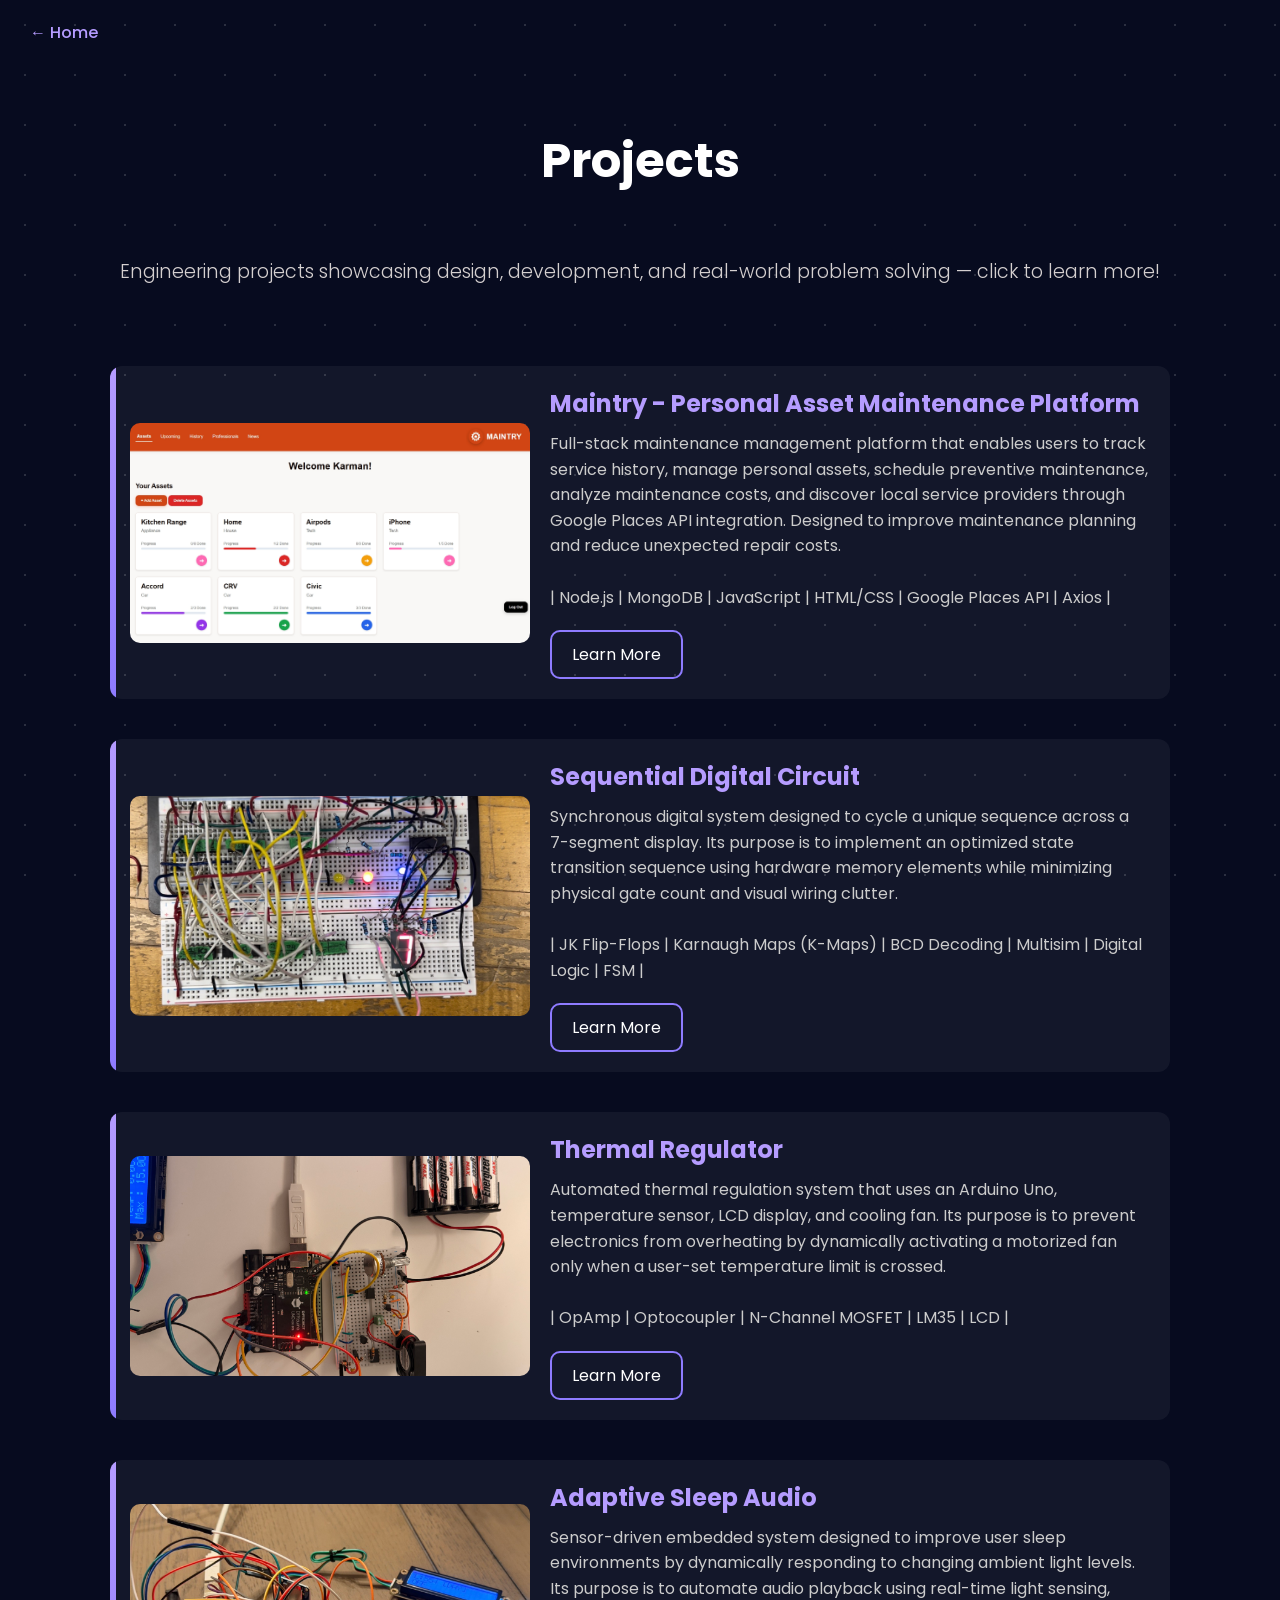
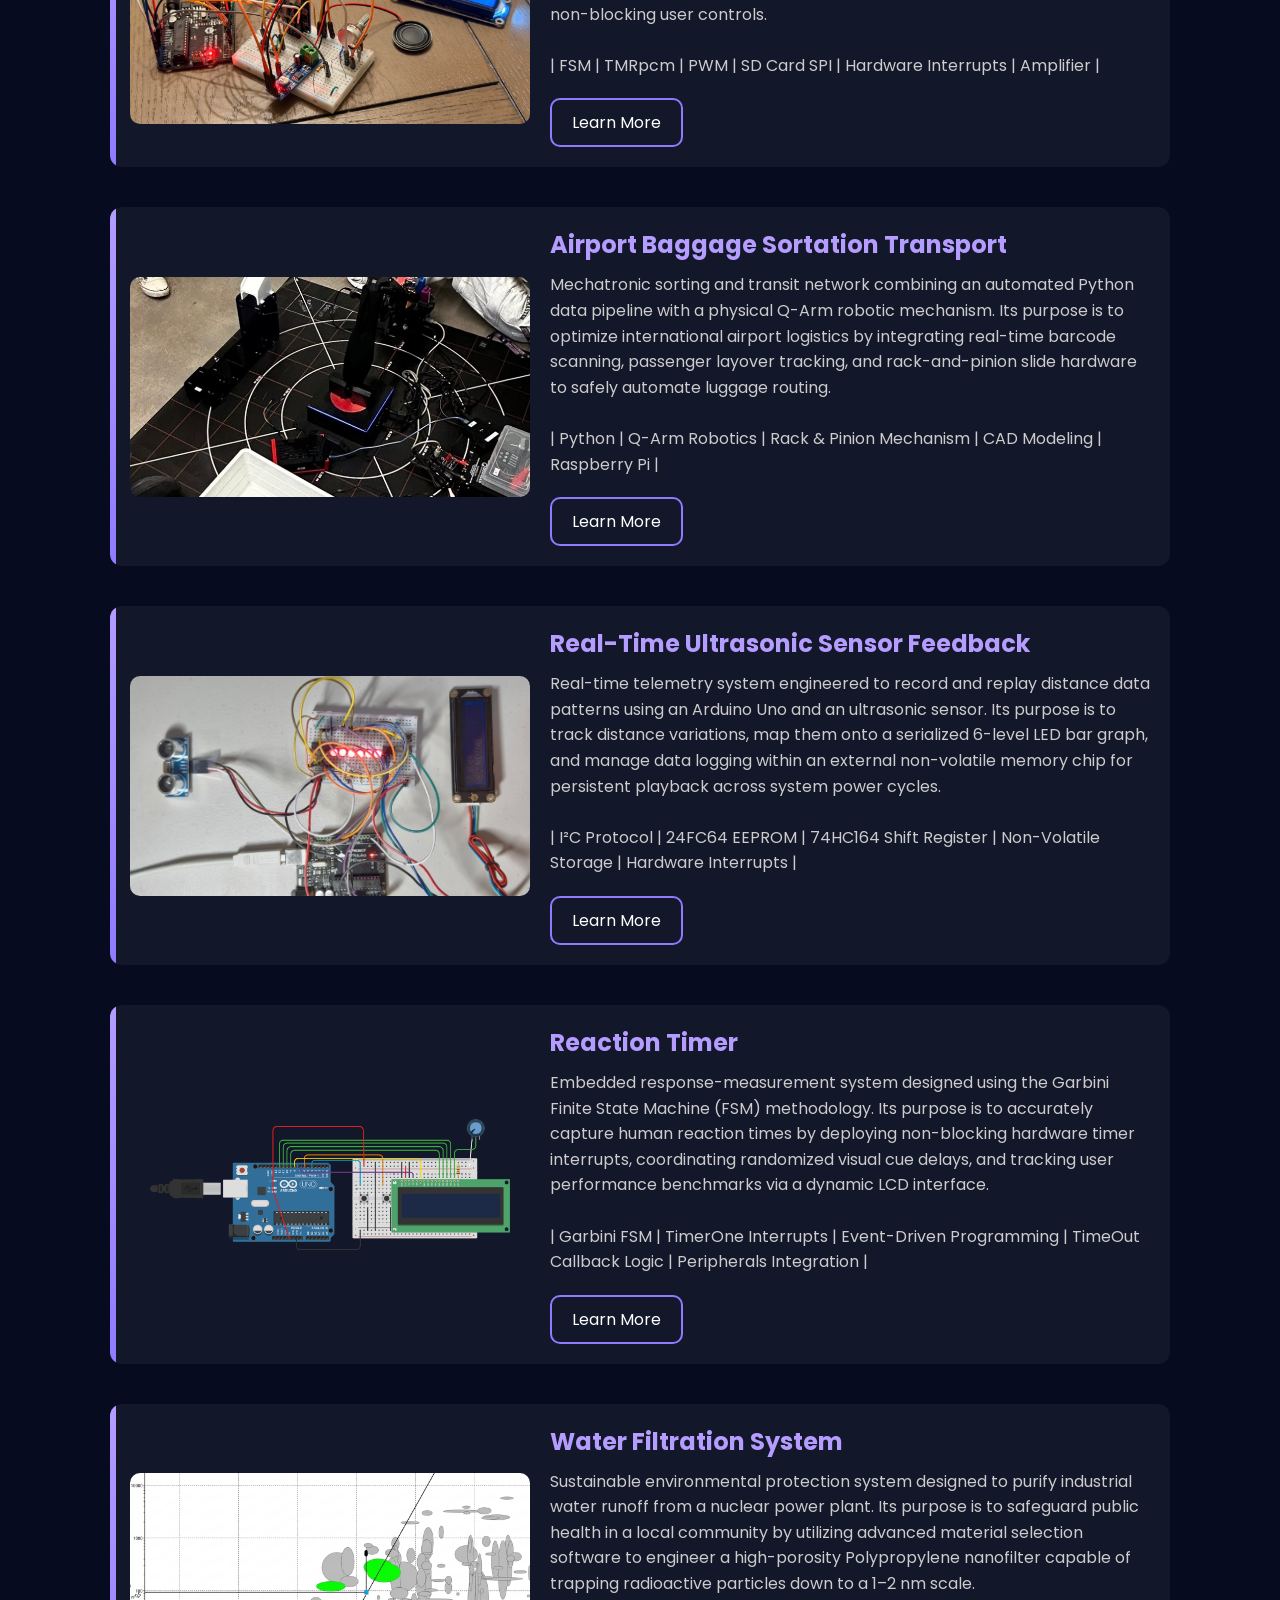
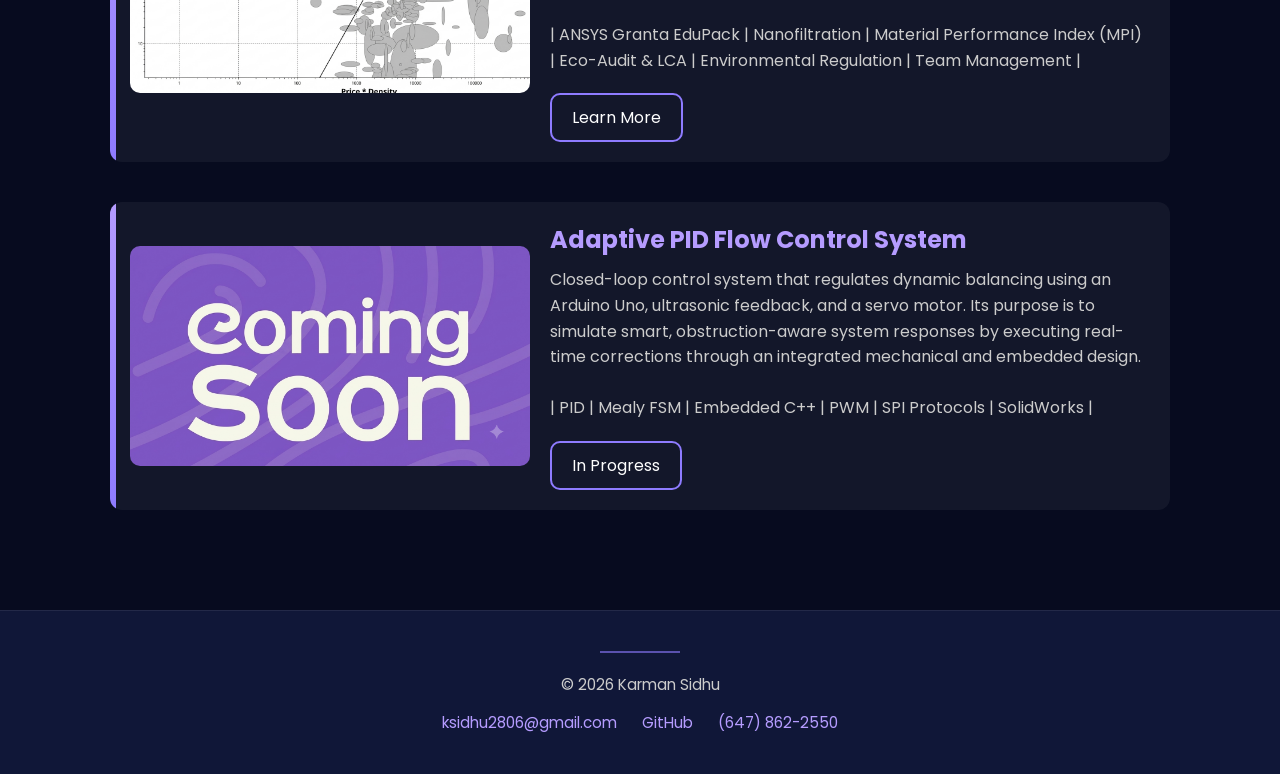
==== projects.html @ 0576a668 "Add files via upload" ====
<!DOCTYPE html>
<html lang="en">
<head>
    <meta charset="UTF-8">
    <meta name="viewport" content="width=device-width, initial-scale=1.0">
    <title>Projects | Karman Sidhu</title>

    <link rel="stylesheet" href="projects.css">
    <link href="https://fonts.googleapis.com/css2?family=Poppins:wght@300;400;500;600;700&display=swap" rel="stylesheet">
</head>

<body>

<div class="stars"></div>

<!-- Top Nav -->
<div class="top-bar">
    <a href="index.html">← Home</a>
</div>

<section class="projects">

    <h1>Projects</h1>
    <h3>Engineering projects showcasing design, development, and real-world problem solving — click to learn more!</h2>

    <!-- PROJECT CARD 1 -->


    <!-- PROJECT CARD 2 -->
    <div class="project-card">
        <div class="project-media">
            <img src="assets/images/maintryassets.jpeg">
        </div>
        <div class="project-info">
            <h2>Maintry - Personal Asset Maintenance Platform</h2>
            <p>
                Full-stack maintenance management platform that enables users to track service history, manage personal assets, schedule preventive maintenance, analyze maintenance costs, and discover local service providers through Google Places API integration. Designed to improve maintenance planning and reduce unexpected repair costs.
                <br><br>
                | Node.js | MongoDB | JavaScript | HTML/CSS | Google Places API | Axios |
            </p>
            <a href="https://snapdragon-emmental-ee4.notion.site/MAINTRY-Personal-Asset-Maintenance-Platform-3825d5498e9c803e81abd64caf35a2e5?source=copy_link" target = "_blank" class="btn">Learn More</a>
        </div>
    </div>

        <!-- PROJECT CARD 3 -->
    <div class="project-card">
        <div class="project-media">
            <img src="assets/images/sequential.jpeg">
        </div>
        <div class="project-info">
            <h2>Sequential Digital Circuit</h2>
            <p>Synchronous digital system designed to cycle a unique sequence across a 
           7-segment display. Its purpose is to implement an optimized state transition sequence using hardware memory 
           elements while minimizing physical gate count and visual wiring clutter.
           <br><br>
           | JK Flip-Flops | Karnaugh Maps (K-Maps) | BCD Decoding | Multisim | Digital Logic | FSM |
            </p>
            <a href="https://snapdragon-emmental-ee4.notion.site/Sequential-Digital-Circuit-3825d5498e9c807a8fd0e766bafe4150?source=copy_link" target = "blank" class="btn">Learn More</a>
        </div>
    </div>


        <!-- PROJECT CARD 4 -->
    <div class="project-card">
        <div class="project-media">
            <img src="assets/images/temp.jpeg">
        </div>
        <div class="project-info">
            <h2>Thermal Regulator</h2>
            <p> Automated thermal regulation system that uses an Arduino Uno,
                temperature sensor, LCD display, and cooling fan. Its purpose is to prevent electronics from 
                overheating by dynamically activating a motorized fan only when a user-set temperature limit is crossed.
                <br><br>
                | OpAmp | Optocoupler | N-Channel MOSFET | LM35 | LCD |
                
                </p>
            <a href="https://snapdragon-emmental-ee4.notion.site/Thermal-Regulator-3825d5498e9c8074a0fad3a3413e2d56?source=copy_link" target = "_blank" class="btn">Learn More</a>
        </div>
    </div>


        <!-- PROJECT CARD 5 -->
    <div class="project-card">
        <div class="project-media">
            <img src="assets/images/sleep.jpeg">
        </div>
        <div class="project-info">
            <h2>Adaptive Sleep Audio</h2>
                <p>Sensor-driven embedded system designed to improve user sleep 
                    environments by dynamically responding to changing ambient 
                    light levels. Its purpose is to automate audio playback using real-time 
                    light sensing, non-blocking user controls. 
                    <br><br>
                    | FSM | TMRpcm | PWM | SD Card SPI | Hardware Interrupts | Amplifier |
                </p>
            <a href="https://snapdragon-emmental-ee4.notion.site/Adaptive-Sleep-Audio-3825d5498e9c80ae96d2e94a4d95e261?source=copy_link" target = "_blank" class="btn">Learn More</a>
        </div>
    </div>

                <!-- PROJECT CARD 7 -->
    <div class="project-card">
        <div class="project-media">
            <img src="assets/images/airport.jpeg">
        </div>
        <div class="project-info">
            <h2>Airport Baggage Sortation Transport</h2>
            <p>Mechatronic sorting and transit network combining an automated Python data pipeline with a physical Q-Arm robotic mechanism. Its purpose is to optimize international airport logistics by integrating real-time barcode scanning, passenger layover tracking, and rack-and-pinion slide hardware to safely automate luggage routing.
                <br><br>
                | Python | Q-Arm Robotics | Rack & Pinion Mechanism | CAD Modeling | Raspberry Pi |
            </p>
            <a href="https://snapdragon-emmental-ee4.notion.site/P1-1P13-International-Airport-1cf5d5498e9c8081bc27ed74db15bb0c?pvs=143" target = "_blank" class="btn">Learn More</a>
        </div>
    </div>


        <!-- PROJECT CARD 6 -->
    <div class="project-card">
        <div class="project-media">
            <img src="assets/images/distance.jpeg">
        </div>
        <div class="project-info">
            <h2>Real-Time Ultrasonic Sensor Feedback</h2>
            <p>Real-time telemetry system engineered to record and replay distance data patterns using an Arduino Uno and an ultrasonic sensor. Its purpose is to track distance variations, map them onto a serialized 6-level LED bar graph, and manage data logging within an external non-volatile memory chip for persistent playback across system power cycles.
                <br><br>
                | I²C Protocol | 24FC64 EEPROM | 74HC164 Shift Register | Non-Volatile Storage | Hardware Interrupts |
        </p>
            <a href="https://snapdragon-emmental-ee4.notion.site/Real-Time-Ultrasonic-Sensor-Feedback-3825d5498e9c80d0adcac018c0f1bbc1?source=copy_link" target = "_blank" class="btn">Learn More</a>
        </div>
    </div>

            <!-- PROJECT CARD 6 -->
    <div class="project-card">
        <div class="project-media">
            <img src="assets/images/reaction.png">
        </div>
        <div class="project-info">
            <h2>Reaction Timer</h2>
            <p>Embedded response-measurement system designed using the Garbini Finite State Machine (FSM) methodology. Its purpose is to accurately capture human reaction times by deploying non-blocking hardware timer interrupts, coordinating randomized visual cue delays, and tracking user performance benchmarks via a dynamic LCD interface.
                <br><br>
                | Garbini FSM | TimerOne Interrupts | Event-Driven Programming | TimeOut Callback Logic | Peripherals Integration |
            </p>
            <a href="https://snapdragon-emmental-ee4.notion.site/Reaction-Timer-3825d5498e9c8096a334e8a76d5aa2c0?source=copy_link" target = "_blank" class="btn">Learn More</a>
        </div>
    </div>



                    <!-- PROJECT CARD 8 -->
    <div class="project-card">
        <div class="project-media">
            <img src="assets/images/filter.png">
        </div>
        <div class="project-info">
            <h2>Water Filtration System</h2>
            <p>Sustainable environmental protection system designed to purify industrial water runoff from a nuclear power plant. 
                Its purpose is to safeguard public health in a local community by utilizing advanced material selection software to engineer a high-porosity Polypropylene nanofilter 
                capable of trapping radioactive particles down to a 1–2 nm scale.
                <br><br>
                | ANSYS Granta EduPack | Nanofiltration | Material Performance Index (MPI) | Eco-Audit & LCA | Environmental Regulation | Team Management |
            </p>
            <a href="https://snapdragon-emmental-ee4.notion.site/Waste-Water-Filtration-System-15f5d5498e9c81c09049c1ab89c70b40?source=copy_link" target = "_blank" class="btn">Learn More</a>
        </div>
    </div>

        <div class="project-card">

        <div class="project-media">
            <img src="assets/images/comingsoon.png" alt="Project 1">
        </div>

        <div class="project-info">
            <h2>Adaptive PID Flow Control System</h2>

            <p>Closed-loop control system that regulates dynamic balancing using an Arduino Uno, ultrasonic feedback, and a servo motor. 
                Its purpose is to simulate smart, obstruction-aware system responses by executing real-time corrections through 
                an integrated mechanical and embedded design.
           <br><br>
            | PID | Mealy FSM | Embedded C++ | PWM | SPI Protocols | SolidWorks |
            </p>

            <a href="YOUR_NOTION_LINK" target="_blank" class="btn">
                In Progress
            </a>
        </div>

    </div>



</section>

<script src="projects.js"></script>

<footer class="site-footer">

    <div class="footer-content">

        <p class="footer-title">
            © 2026 Karman Sidhu
        </p>

        <div class="footer-links">

            <a href="mailto:ksidhu2806@gmail.com">ksidhu2806@gmail.com</a>

            <a href="https://github.com/yourgithub" target="_blank">GitHub</a>

            <a href="tel:6478622550">(647) 862-2550</a>

        </div>

    </div>

</footer>

</body>
</html>
---- projects.css ----
*{
margin:0;
padding:0;
box-sizing:border-box;
}

body{
font-family:'Poppins',sans-serif;
background:#070B1F;
color:white;
overflow-x:hidden;
}

/* stars background (same vibe as home) */
.stars{
position:fixed;
width:100%;
height:100%;
background-image:radial-gradient(white 1px, transparent 1px);
background-size:50px 50px;
opacity:0.15;
z-index:-2;
}

/* top nav */
.top-bar{
padding:20px 30px;
}

.top-bar a{
color:#B59CFF;
text-decoration:none;
font-weight:500;
}

/* page title */
.projects h1{
text-align:center;
margin:40px 0 10px 0;
font-size:3rem;
}

.projects h3{
    text-align:center;
    font-size:1.2rem;
    font-weight:300;
    color:#d5d0d0;
    margin-top:10px;
    margin-bottom: 40px;
}

/* layout */
.projects{
max-width:1100px;
margin:auto;
padding:20px;
display:flex;
flex-direction:column;
gap:40px;
}

/* project card */
.project-card{
display:flex;
gap:20px;
background:rgba(255,255,255,0.05);
border-radius:12px;
padding:20px;
align-items:center;
transition:0.3s;
position:relative;
overflow:hidden;
}

.project-card::before{
    content:"";
    position:absolute;
    left:0;
    top:0;
    width:6px;
    height:100%;
    background:linear-gradient(
        180deg,
        #B59CFF,
        #8E7BFF
    );
}

.project-card:hover::before{
    width:8px;
    transition:0.3s ease;
}

.project-card:hover{
transform:translateY(-5px);
background:rgba(255,255,255,0.08);
}

/* media */
.project-media{
width:40%;
height:220px;
overflow:hidden;
border-radius:10px;
}

.project-media img,
.project-media video{
width:100%;
height:100%;
object-fit:cover;
}

/* text side */
.project-info{
width:60%;
display:flex;
flex-direction:column;
gap:10px;
}

.project-info h2{
color:#B59CFF;
}

.project-info p{
line-height:1.6;
color:#ccc;
}

/* button */
.btn{
display:inline-block;
margin-top:10px;
padding:10px 20px;
border:2px solid #8E7BFF;
color:white;
text-decoration:none;
border-radius:10px;
width:fit-content;
transition:0.3s;
}

.btn:hover{
background:#8E7BFF;
}

.site-footer{
    background:#101738;
    margin-top:80px;
    padding:40px 20px;
    text-align:center;
    border-top:1px solid rgba(255,255,255,0.08);
}

.footer-content{
    display:flex;
    flex-direction:column;
    align-items:center;
    gap:15px;
}

.footer-title{
    color:#ccc;
    font-size:0.95rem;
}

.footer-links{
    display:flex;
    gap:25px;
    flex-wrap:wrap;
    justify-content:center;
}

.footer-links a{
    color:#B59CFF;
    text-decoration:none;
    font-size:0.95rem;
    transition:0.3s;
}

.footer-links a:hover{
    color:white;
    transform:translateY(-2px);
}

.site-footer::before{
    content:"";
    display:block;
    width:80px;
    height:2px;
    background:#8E7BFF;
    margin:0 auto 20px auto;
    opacity:0.6;
}
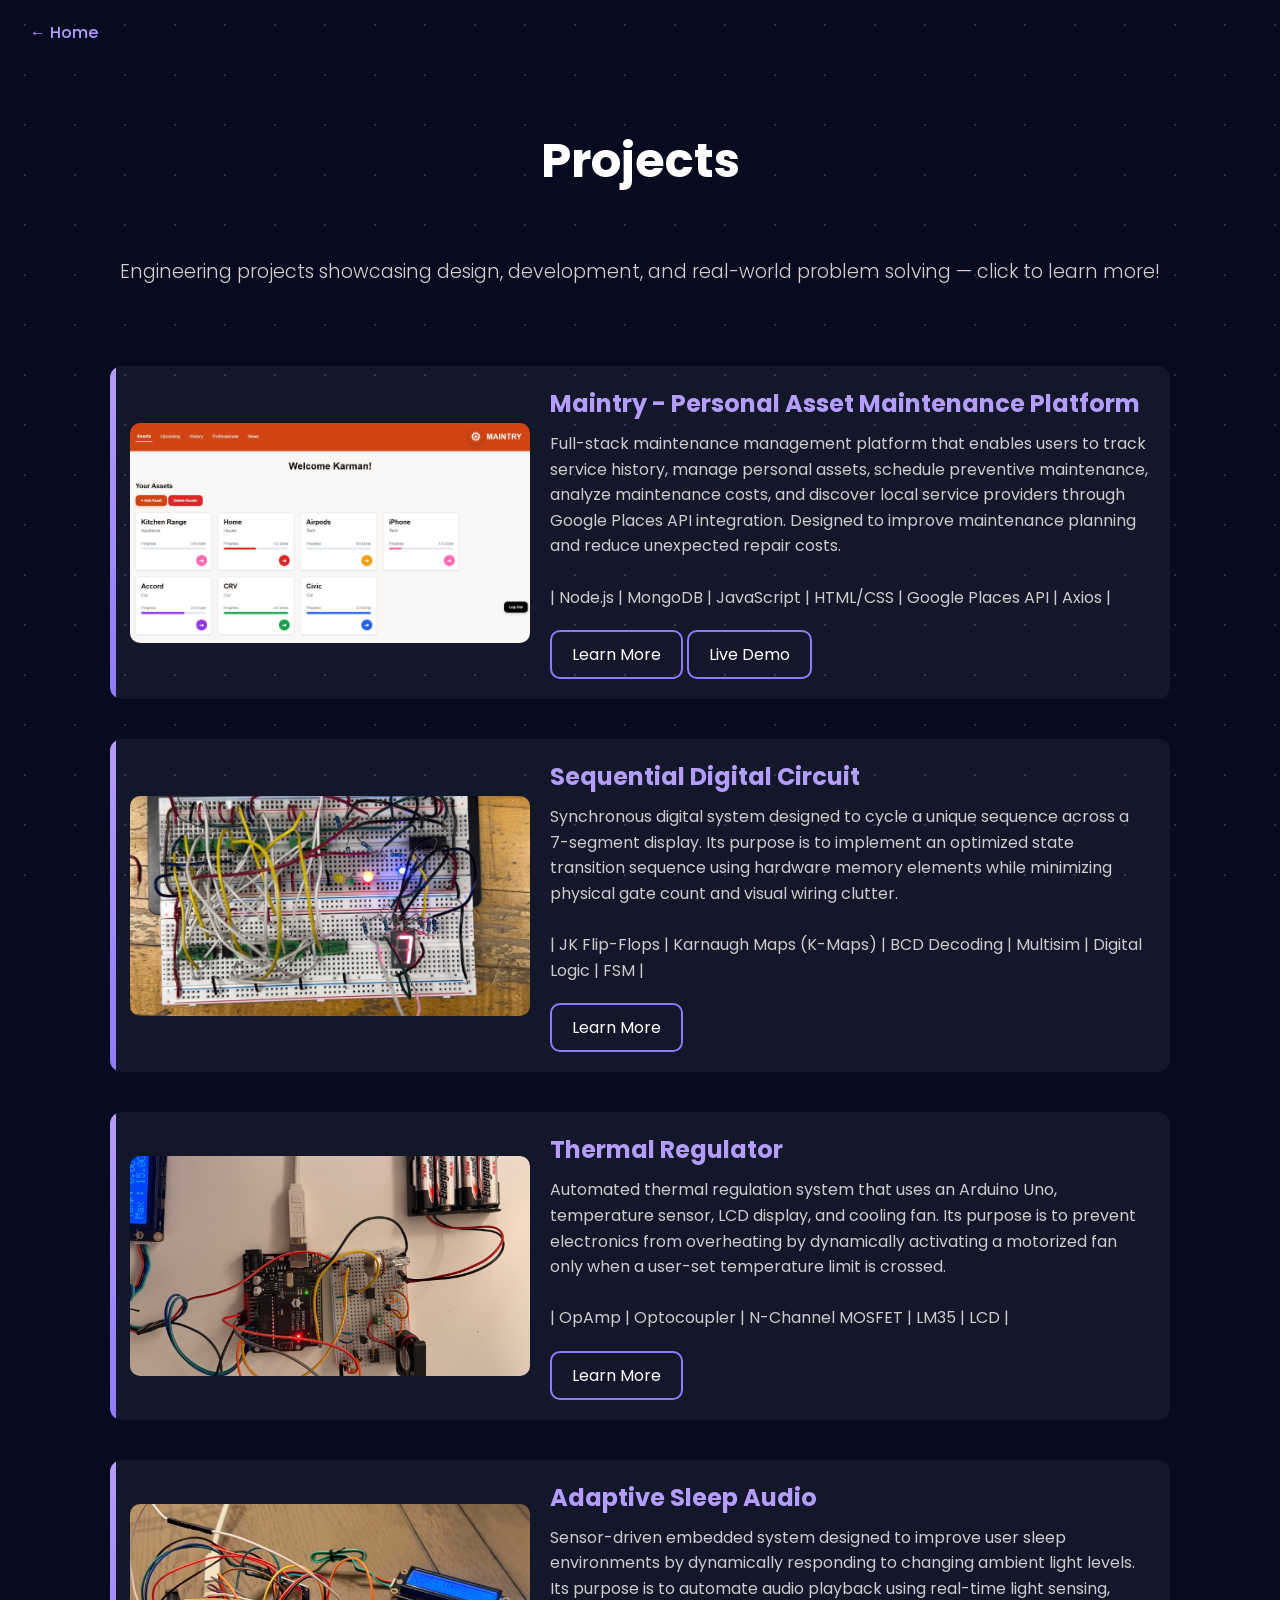
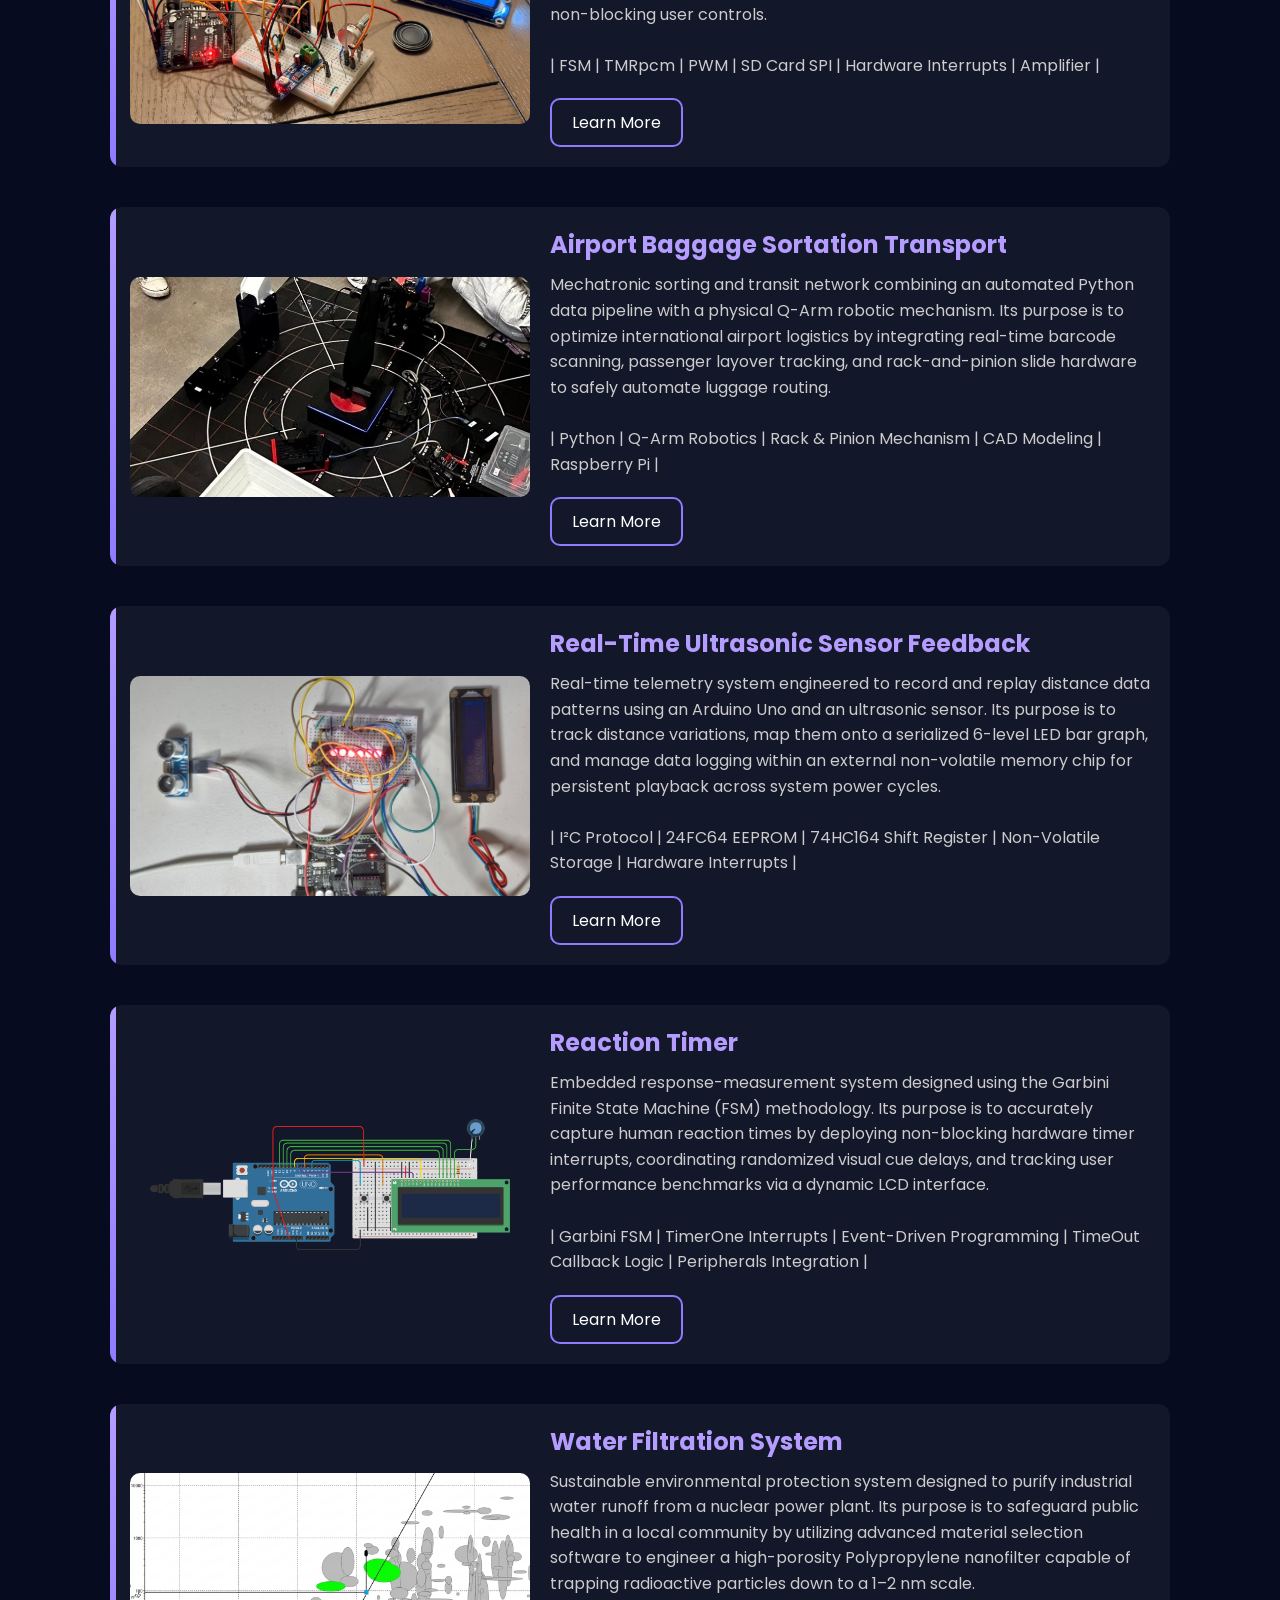
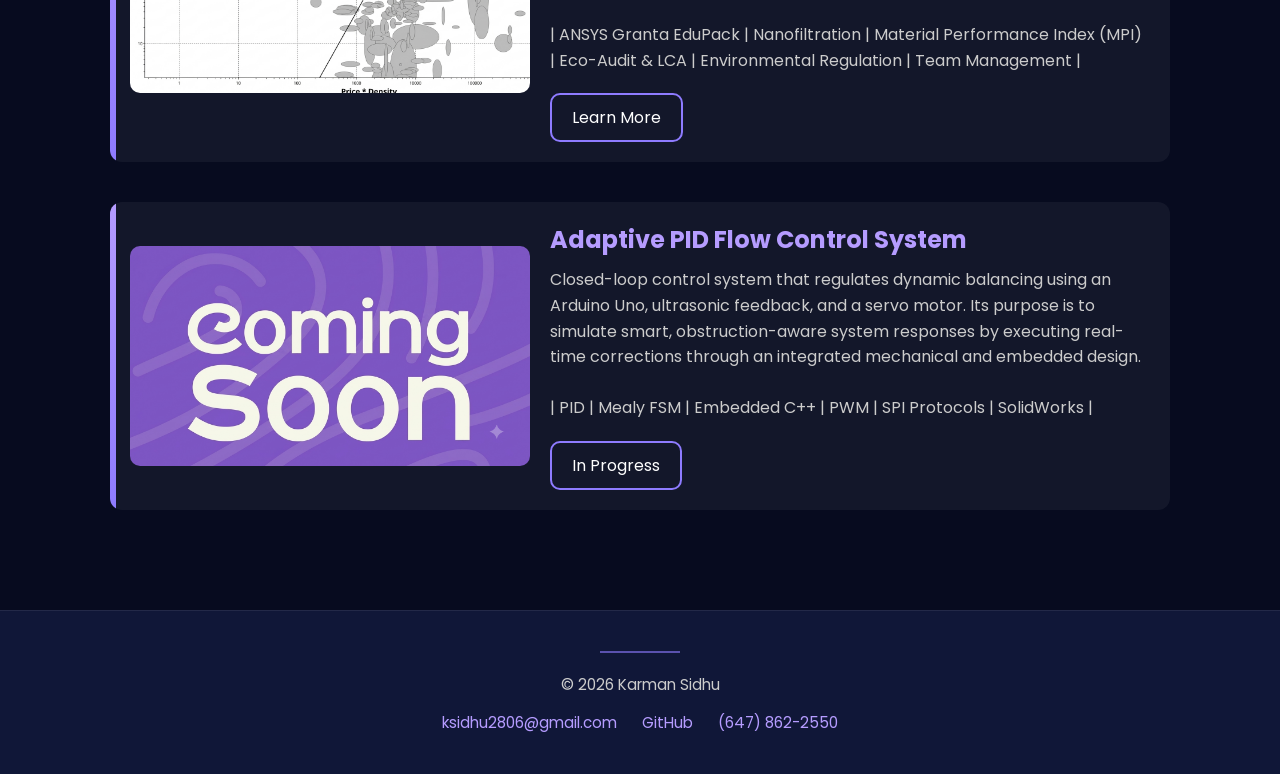
==== commit 54d12014: "Update projects.html" ====
--- a/projects.html
+++ b/projects.html
@@ -38,7 +38,21 @@
                 <br><br>
                 | Node.js | MongoDB | JavaScript | HTML/CSS | Google Places API | Axios |
             </p>
-            <a href="https://snapdragon-emmental-ee4.notion.site/MAINTRY-Personal-Asset-Maintenance-Platform-3825d5498e9c803e81abd64caf35a2e5?source=copy_link" target = "_blank" class="btn">Learn More</a>
+            <div class="button-group">
+
+                <a href="https://snapdragon-emmental-ee4.notion.site/MAINTRY-Personal-Asset-Maintenance-Platform-3825d5498e9c803e81abd64caf35a2e5?source=copy_link" 
+                target="_blank" 
+                class="btn">
+                    Learn More
+                </a>
+
+                <a href="YOUR_MAINTRY_WEBSITE_URL" 
+                target="_blank" 
+                class="btn">
+                    Live Demo
+                </a>
+
+            </div>
         </div>
     </div>
 
@@ -203,7 +217,7 @@
 
             <a href="mailto:ksidhu2806@gmail.com">ksidhu2806@gmail.com</a>
 
-            <a href="https://github.com/yourgithub" target="_blank">GitHub</a>
+            <a href="https://github.com/karman-s3" target="_blank">GitHub</a>
 
             <a href="tel:6478622550">(647) 862-2550</a>
 
@@ -214,4 +228,4 @@
 </footer>
 
 </body>
-</html>+</html>
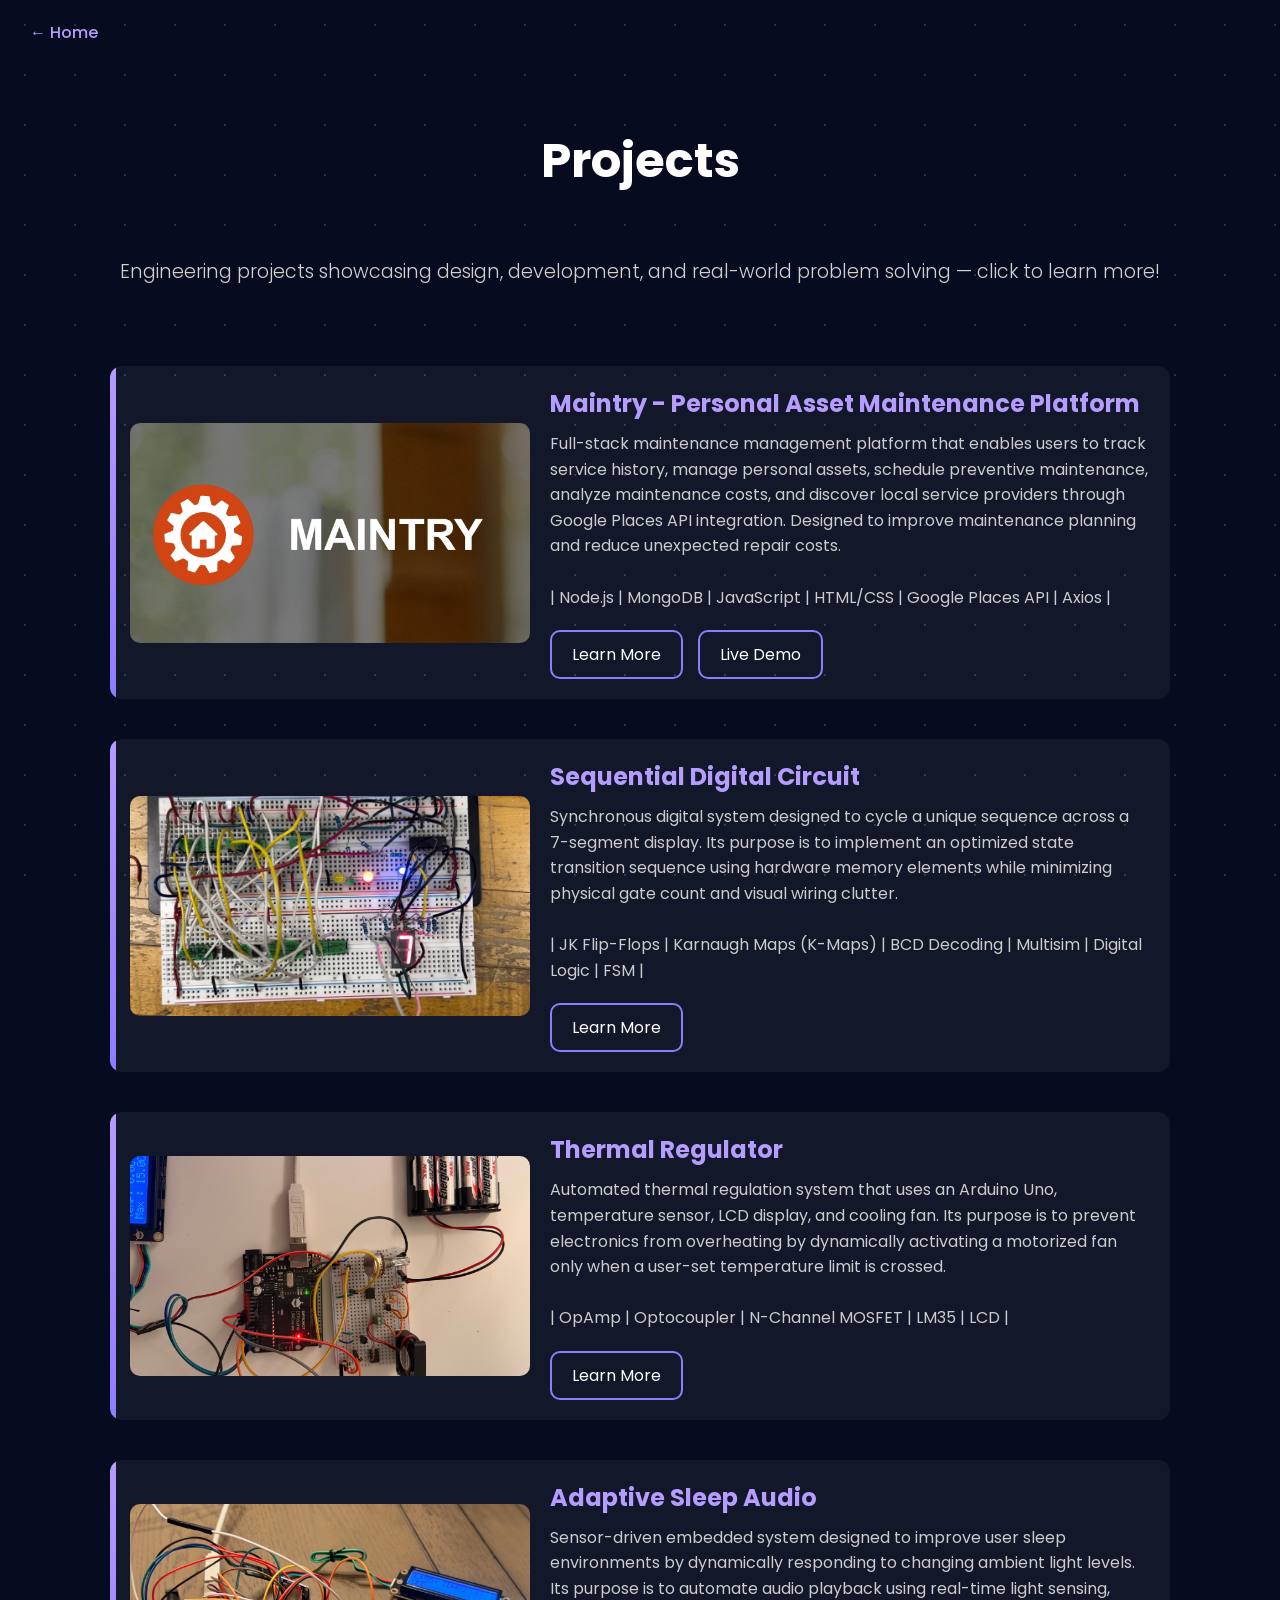
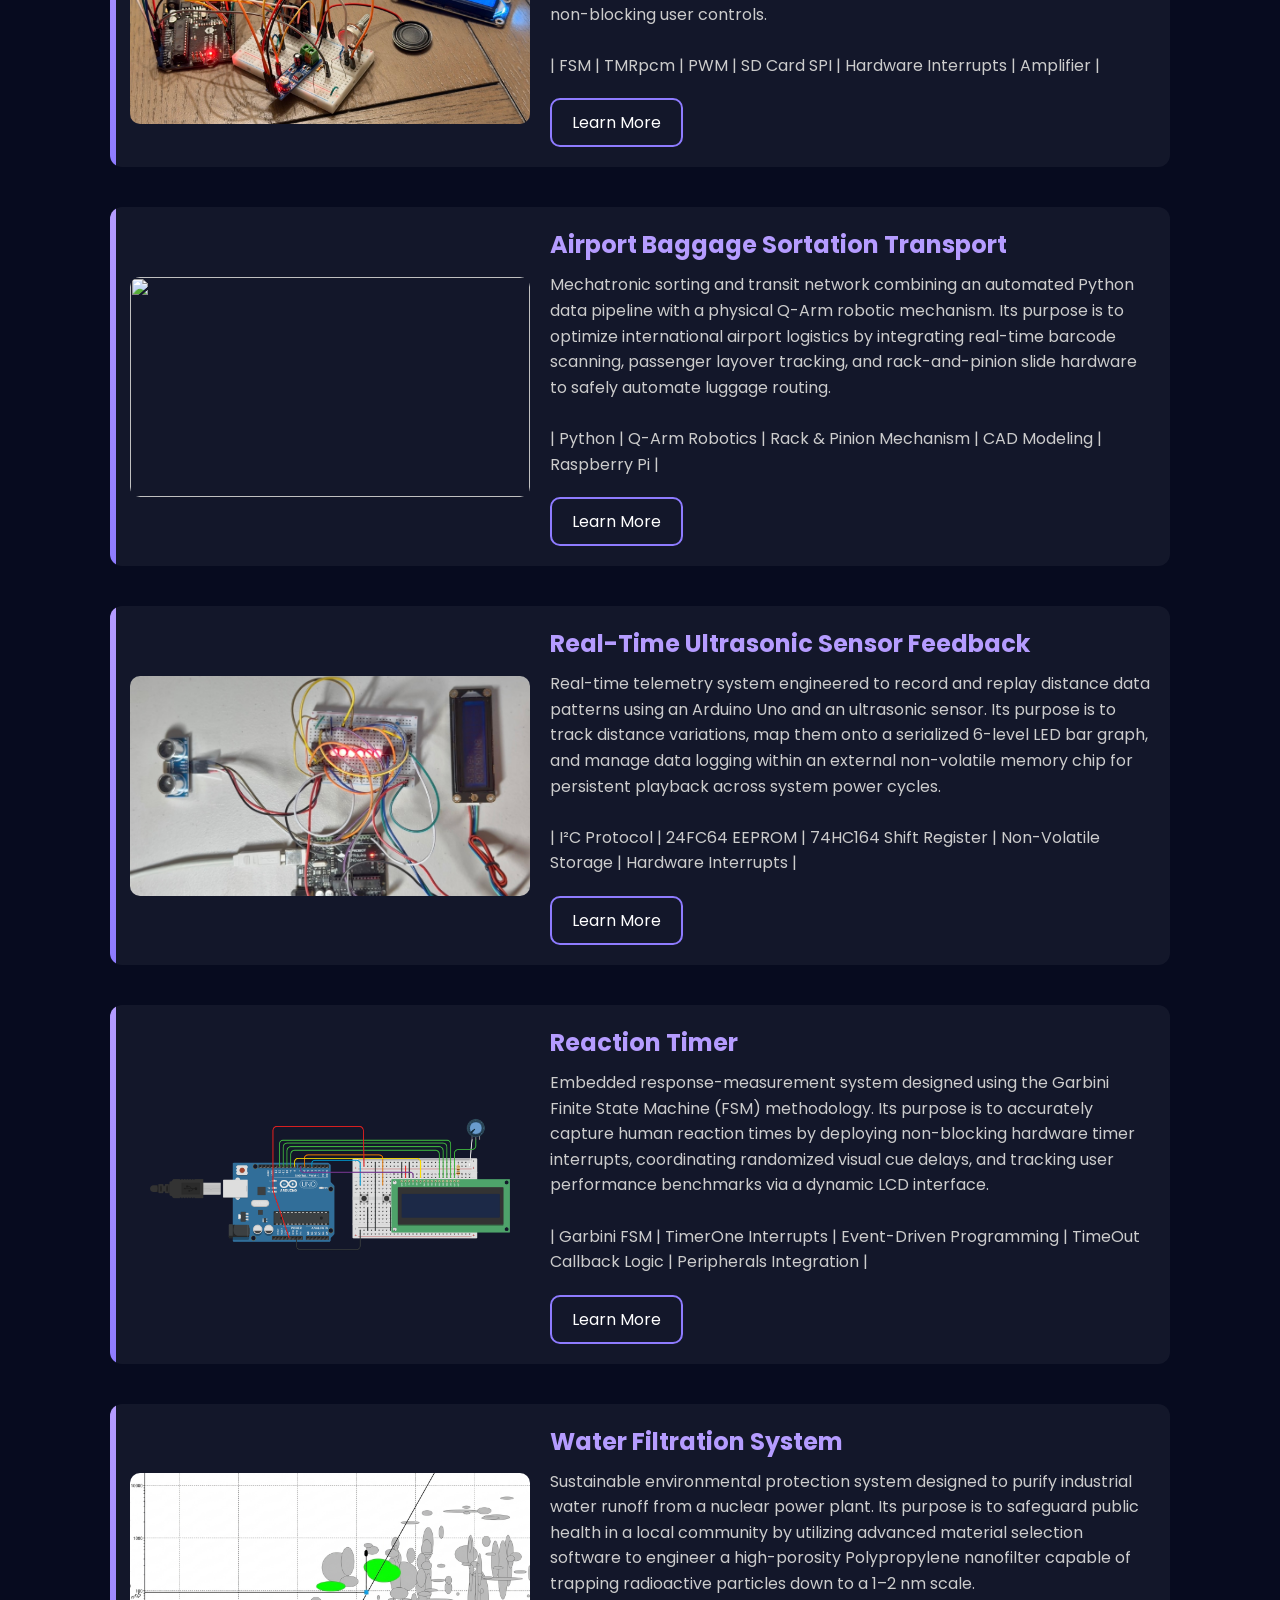
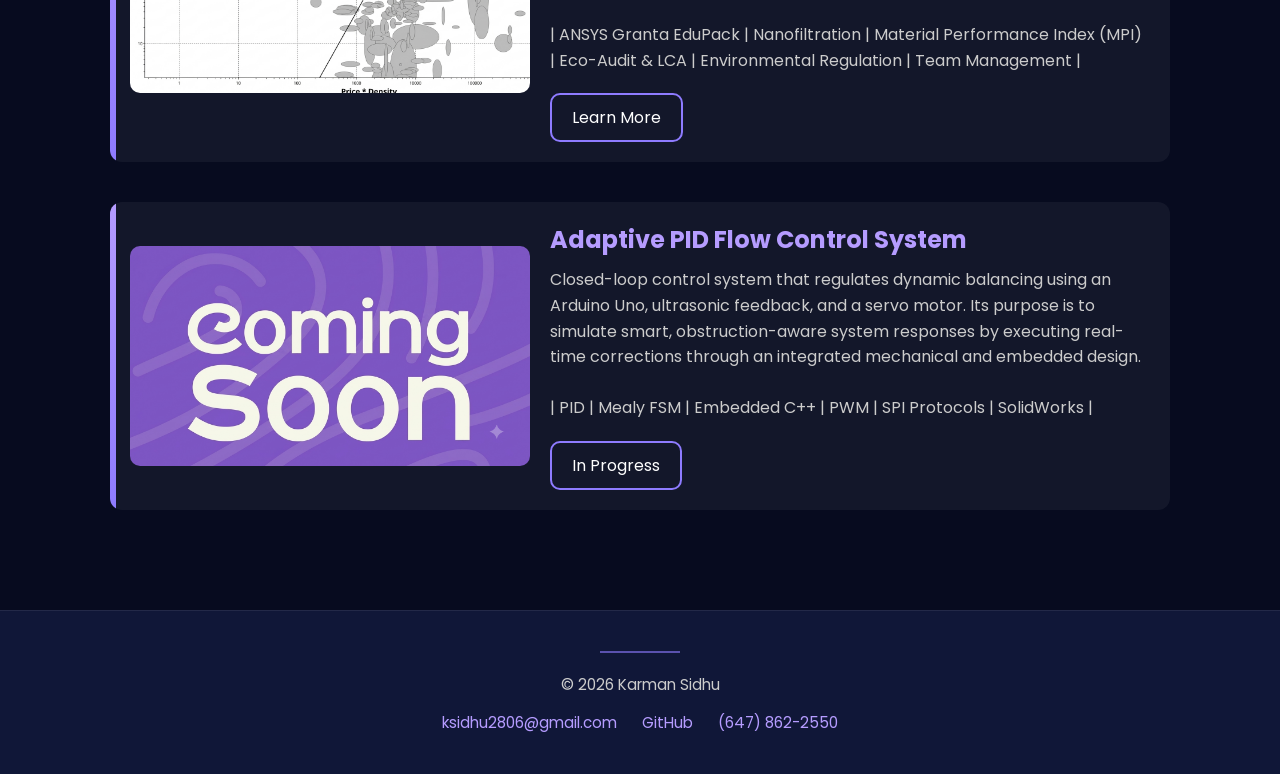
==== commit ca4a8096: "Update projects.html" ====
--- a/projects.html
+++ b/projects.html
@@ -46,7 +46,7 @@
                     Learn More
                 </a>
 
-                <a href="YOUR_MAINTRY_WEBSITE_URL" 
+                <a href="https://karman-s3.github.io/Maintry/" 
                 target="_blank" 
                 class="btn">
                     Live Demo
@@ -114,7 +114,7 @@
                 <!-- PROJECT CARD 7 -->
     <div class="project-card">
         <div class="project-media">
-            <img src="assets/images/airport.jpeg">
+            <img src="assets/images/airport.png">
         </div>
         <div class="project-info">
             <h2>Airport Baggage Sortation Transport</h2>
--- a/projects.css
+++ b/projects.css
@@ -145,6 +145,12 @@
 background:#8E7BFF;
 }
 
+.button-group{
+    display:flex;
+    gap:15px;
+    flex-wrap:wrap;
+}
+
 .site-footer{
     background:#101738;
     margin-top:80px;
@@ -192,4 +198,4 @@
     background:#8E7BFF;
     margin:0 auto 20px auto;
     opacity:0.6;
-}+}
